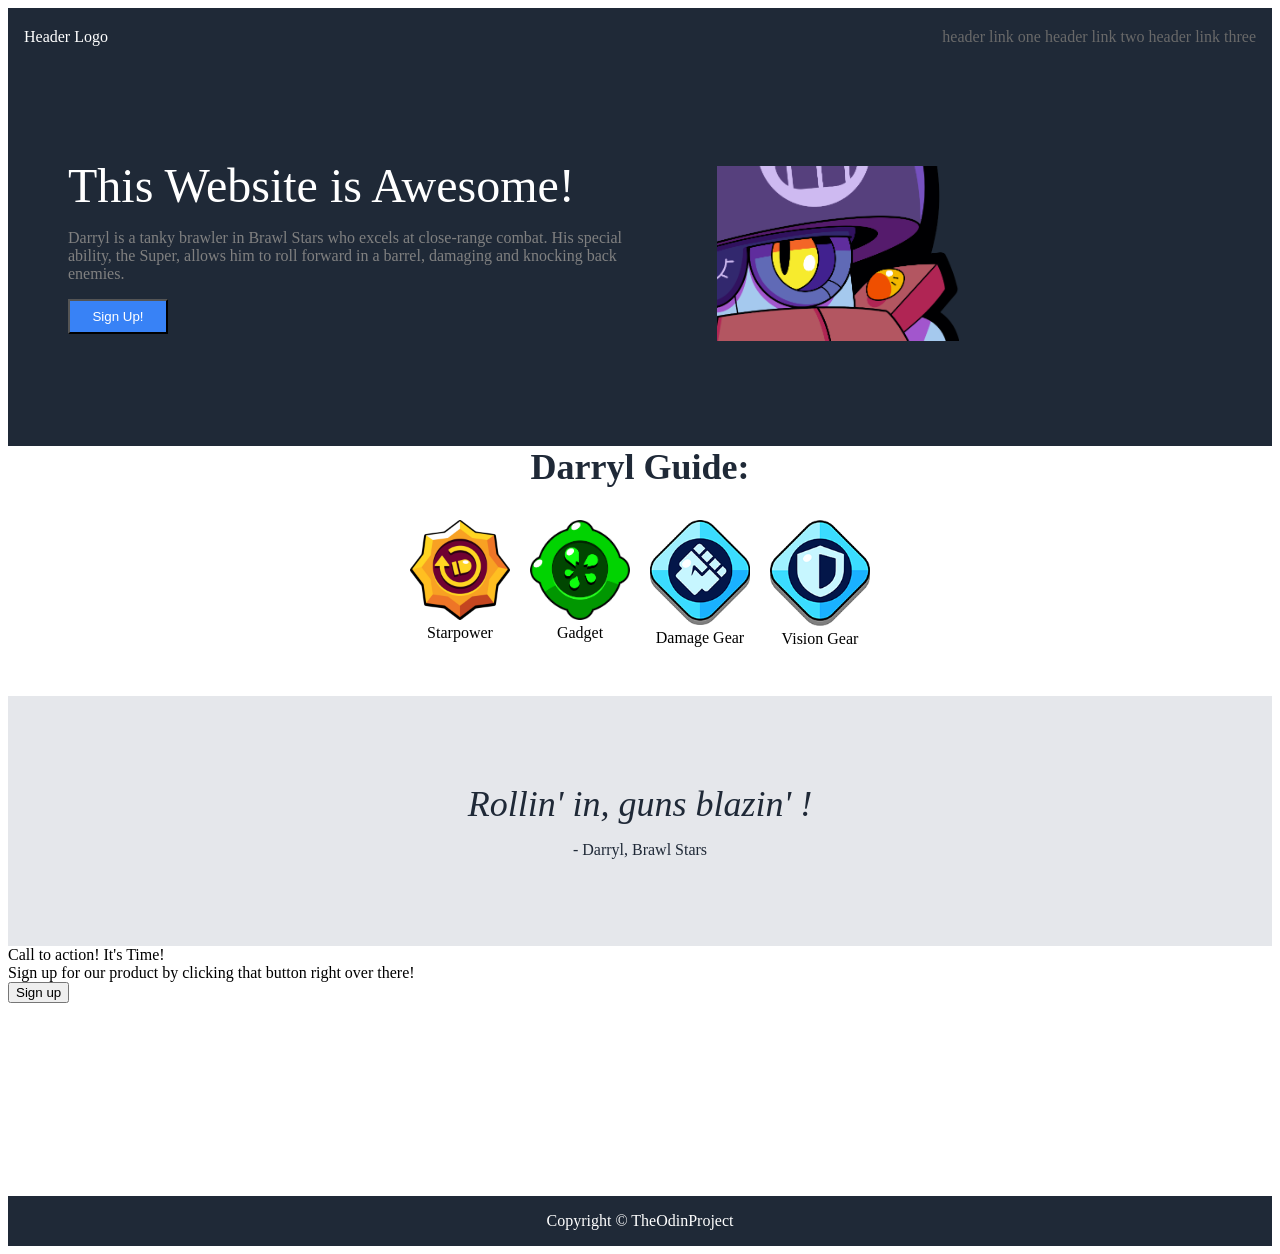
==== index.html @ 9b9f4120 "Guten Tag" ====
<!doctype html>
<html lang="en">
<head>
    <meta charset="UTF-8">
    <meta name="viewport"
          content="width=device-width, user-scalable=no, initial-scale=1.0, maximum-scale=1.0, minimum-scale=1.0">
    <meta http-equiv="X-UA-Compatible" content="ie=edge">
    <title>Abschlussaufgabe</title>
    <link rel="stylesheet" href="styles.css">
</head>
<body>
<div class="header">
    <a class="Headerlogo">Header Logo</a>
    <div class="headerLinksoneToThree">
        <a class="linkone">header link one</a>
        <a class="linktwo">header link two</a>
        <a class="linkthree">header link three</a>
    </div>
</div>
<div class="firstpart">
    <div class="darrylButtonImageHeader">
        <div class="title">This Website is Awesome!</div>
        <p>Darryl is a tanky brawler in Brawl Stars who excels at close-range combat. His special ability, the Super,
            allows him to roll forward in a barrel, damaging and knocking back enemies.</p>
        <button class="signUpButton">Sign Up!</button>
    </div>
    <div class="ImageFlexer">
        <img class="darrylImage" src="images/Brawl_Darryl.png">
    </div>
</div>
<div class="middlepart">
    <h1>Darryl Guide:</h1>
    <div class="flex-container">

        <div class="infos">
            <img src="images/starpower.png">
            <div class="text">Starpower</div>
        </div>
        <div class="infos">
            <img src="images/gadget.png">
            <div class="text">Gadget</div>

        </div>
        <div class="infos">
            <img src="images/gear1.png">
            <div class="text">Damage Gear</div>

        </div>
        <div class="infos">
            <img src="images/gear2.png">
            <div class="text">Vision Gear</div>

        </div>


    </div>


</div>
<div class="Thirdpart">
    <em class="Quote">Rollin' in, guns blazin' !</em>
    <p></p>
    <div class="autor">- Darryl, Brawl Stars</div>


</div>
<div class="fourthpart">
    <div class="flexcontainer">
        <div class="headerfourth">Call to action! It's Time!</div>
        <div class="textfourth">Sign up for our product by clicking that button right over there!</div>
        <button class="buttonfourth">Sign up</button>
    </div>
</div>
<div class="footer">
    <div class="textfooter">Copyright © TheOdinProject</div>
</div>


</body>
</html>
---- styles.css ----
.header {
    display: flex;
    padding: 0 16px;
    background-color: #1F2937;
    justify-content: space-between;
}
.firstpart {

    display: flex;
    background-color: #1F2937;
    height: 400px;
}

.darrylButtonImageHeader {
    flex: 1;
    margin-left: 60px;
    align-content: center;
}
.imageFlexer {
    display: flex;
    flex: 1;
    align-content: center;
    background-color: grey;
}
.darrylImage {

    margin-top: 120px;
    margin-left: 50px;
    width: 40%;
    height: auto;
}
.signUpButton {
    background-color: #3882F6;
    color: white;
    width: 100px;
    height: 35px;
}

.Headerlogo {
    color: white;
    padding-top: 20px;
}
.title {
    color: white;
    font-size: 48px;
}
p {
    color: grey;
    font-size: 16px;
    text-align: left;
}
.headerLinksoneToThree {

    color: dimgray;
    text-align: right;
    justify-content: space-between;
    padding-top: 20px;
    gap: 8px;
}


.middlepart {
    background-color: white;
    height: 250px;
}

.text {
    text-align: center;
    justify-content: center;
}

.info {
    max-width: 200px;
}
h1 {

    font-size: 36px;
    font-weight: 900;
    color: #1F2937;
    text-align: center;
    margin: auto;
    justify-content: center;
}
.flex-container{
    display: flex;
    gap: 20px;
    flex-direction: row;
    margin-top: 32px;
    justify-content: center;
}


.Thirdpart {
    height: 250px;
    font-size: 36px;
    color: #1F2937;
    text-align: center;
    align-content: center;
    background-color: #E5E7EB;
    justify-content: center;

}

.Quote {
    font-size: 36px;
    justify-content: center;
}
.autor {
    font-size: 16px;
}
.fourthpart {
    height: 250px;
    background-color: white;
}
.flexcontainer {


}
img {
    width: 100px;
}

h1 {
    justify-content: center;
}


.footer {
    height: 50px;
    display: flex;
    background-color: #1F2937;
    color: white;
    justify-content: center;

}
.textfooter {
    align-content: center;
}
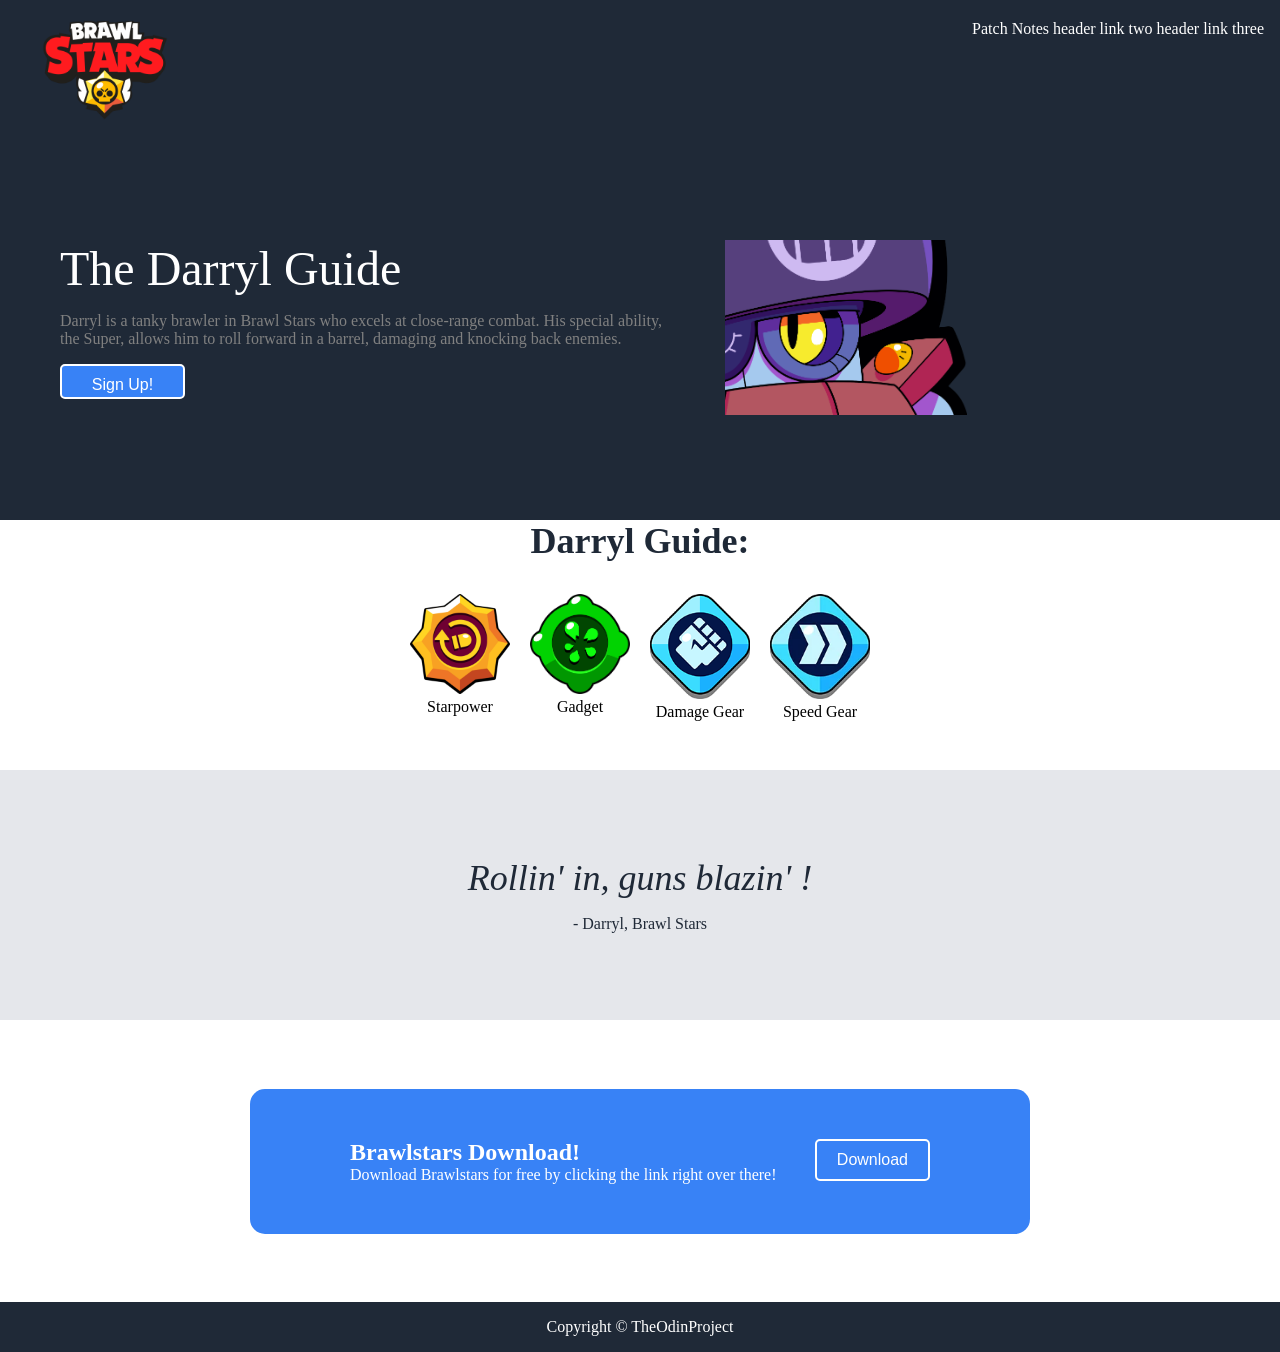
==== commit 46dcc0ed: "links added" ====
--- a/index.html
+++ b/index.html
@@ -10,16 +10,16 @@
 </head>
 <body>
 <div class="header">
-    <a class="Headerlogo">Header Logo</a>
+    <img class="Headerlogo" src="images/logo3.png"></img>
     <div class="headerLinksoneToThree">
-        <a class="linkone">header link one</a>
+        <a class="linkone" href="https://supercell.com/en/games/brawlstars/blog/release-notes/patch-notes-toy-story/" target="_blank">Patch Notes</a>
         <a class="linktwo">header link two</a>
         <a class="linkthree">header link three</a>
     </div>
 </div>
 <div class="firstpart">
     <div class="darrylButtonImageHeader">
-        <div class="title">This Website is Awesome!</div>
+        <div class="title">The Darryl Guide</div>
         <p>Darryl is a tanky brawler in Brawl Stars who excels at close-range combat. His special ability, the Super,
             allows him to roll forward in a barrel, damaging and knocking back enemies.</p>
         <button class="signUpButton">Sign Up!</button>
@@ -47,8 +47,8 @@
 
         </div>
         <div class="infos">
-            <img src="images/gear2.png">
-            <div class="text">Vision Gear</div>
+            <img src="images/gear3.webp">
+            <div class="text">Speed Gear</div>
 
         </div>
 
@@ -66,9 +66,11 @@
 </div>
 <div class="fourthpart">
     <div class="flexcontainer">
-        <div class="headerfourth">Call to action! It's Time!</div>
-        <div class="textfourth">Sign up for our product by clicking that button right over there!</div>
-        <button class="buttonfourth">Sign up</button>
+        <div class="firstGroup">
+            <div class="headerfourth">Brawlstars Download!</div>
+            <div class="textfourth">Download Brawlstars for free by clicking the link right over there!</div>
+        </div>
+        <a href="https://apps.apple.com/de/app/brawl-stars/id1229016807" target="_blank"><button class="buttonfourth" src="">Download</button></a>
     </div>
 </div>
 <div class="footer">
--- a/styles.css
+++ b/styles.css
@@ -9,6 +9,9 @@
     display: flex;
     background-color: #1F2937;
     height: 400px;
+}
+body {
+    margin: 0;
 }
 
 .darrylButtonImageHeader {
@@ -31,14 +34,17 @@
 }
 .signUpButton {
     background-color: #3882F6;
+    align-items: center;
     color: white;
-    width: 100px;
+    width: 125px;
     height: 35px;
 }
 
 .Headerlogo {
     color: white;
     padding-top: 20px;
+    height: 100px;
+    width: auto;
 }
 .title {
     color: white;
@@ -48,6 +54,10 @@
     color: grey;
     font-size: 16px;
     text-align: left;
+}
+a {
+    color: white;
+    text-decoration: none;
 }
 .headerLinksoneToThree {
 
@@ -111,10 +121,38 @@
 .fourthpart {
     height: 250px;
     background-color: white;
+    padding: 16px 250px;
+    align-content: center;
+    justify-content: center;
+
 }
 .flexcontainer {
-
-
+    display: flex;
+    align-content: center;
+    justify-content: space-between;
+    align-self: center;
+    border-radius: 15px;
+    padding: 50px 100px;
+    background-color: #3882F6;
+}
+.firstGroup {
+    justify-content: space-between;
+    color: white;
+}
+.headerfourth {
+    justify-content: space-between;
+    font-weight: 900;
+    font-size: 24px;
+}
+button {
+    background-color: #3882F6;
+    border: 2px solid white;
+    color: white;
+    border-radius: 5px;
+    padding: 10px 20px;
+    font-size: 16px;
+    cursor: pointer;
+    transition: background-color 0.3s ease;
 }
 img {
     width: 100px;
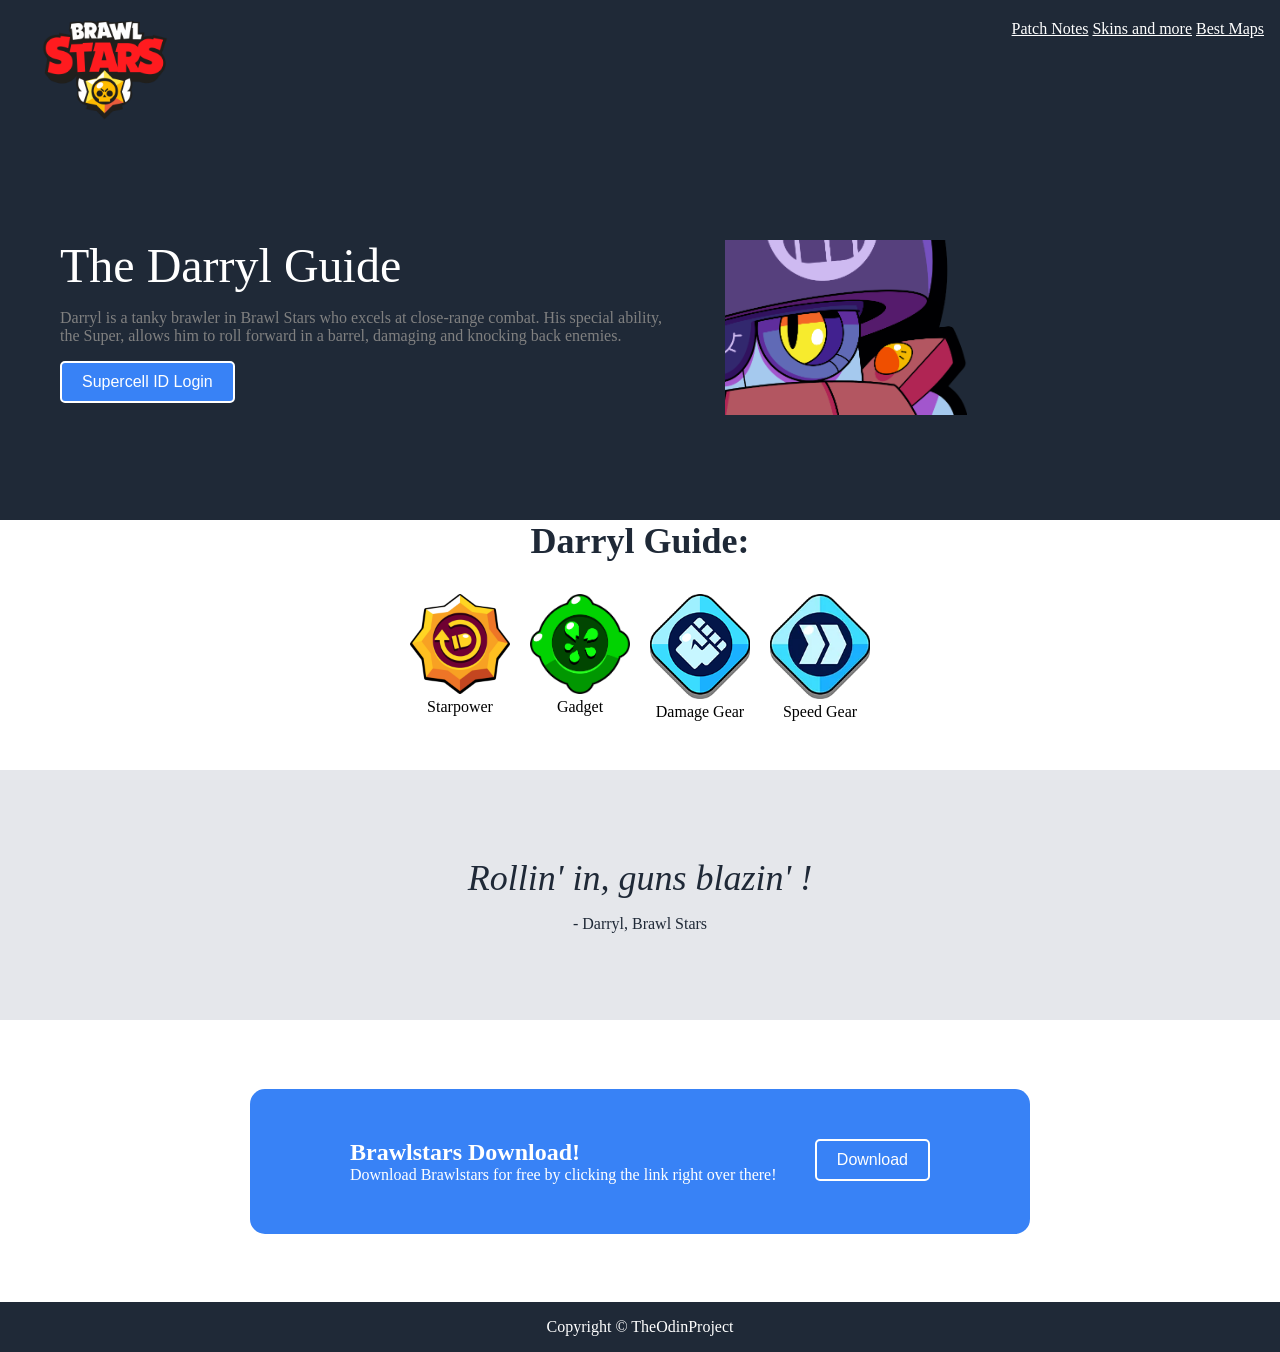
==== commit 93f9e633: "Verschoenert" ====
--- a/index.html
+++ b/index.html
@@ -13,8 +13,8 @@
     <img class="Headerlogo" src="images/logo3.png"></img>
     <div class="headerLinksoneToThree">
         <a class="linkone" href="https://supercell.com/en/games/brawlstars/blog/release-notes/patch-notes-toy-story/" target="_blank">Patch Notes</a>
-        <a class="linktwo">header link two</a>
-        <a class="linkthree">header link three</a>
+        <a class="linktwo" href="https://brawlstars.fandom.com/wiki/Darryl" target="_blank">Skins and more</a>
+        <a class="linkthree" href="https://brawltime.ninja/tier-list/brawler/darryl#modes" target="_blank">Best Maps</a>
     </div>
 </div>
 <div class="firstpart">
@@ -22,7 +22,7 @@
         <div class="title">The Darryl Guide</div>
         <p>Darryl is a tanky brawler in Brawl Stars who excels at close-range combat. His special ability, the Super,
             allows him to roll forward in a barrel, damaging and knocking back enemies.</p>
-        <button class="signUpButton">Sign Up!</button>
+        <a href="https://accounts.supercell.com/login" target="_blank" class="signUpButton"><button>Supercell ID Login</button></a>
     </div>
     <div class="ImageFlexer">
         <img class="darrylImage" src="images/Brawl_Darryl.png">
@@ -52,6 +52,8 @@
 
         </div>
 
+    </div>
+
 
     </div>
 
--- a/styles.css
+++ b/styles.css
@@ -57,7 +57,6 @@
 }
 a {
     color: white;
-    text-decoration: none;
 }
 .headerLinksoneToThree {
 
@@ -156,6 +155,7 @@
 }
 img {
     width: 100px;
+    height: auto;
 }
 
 h1 {
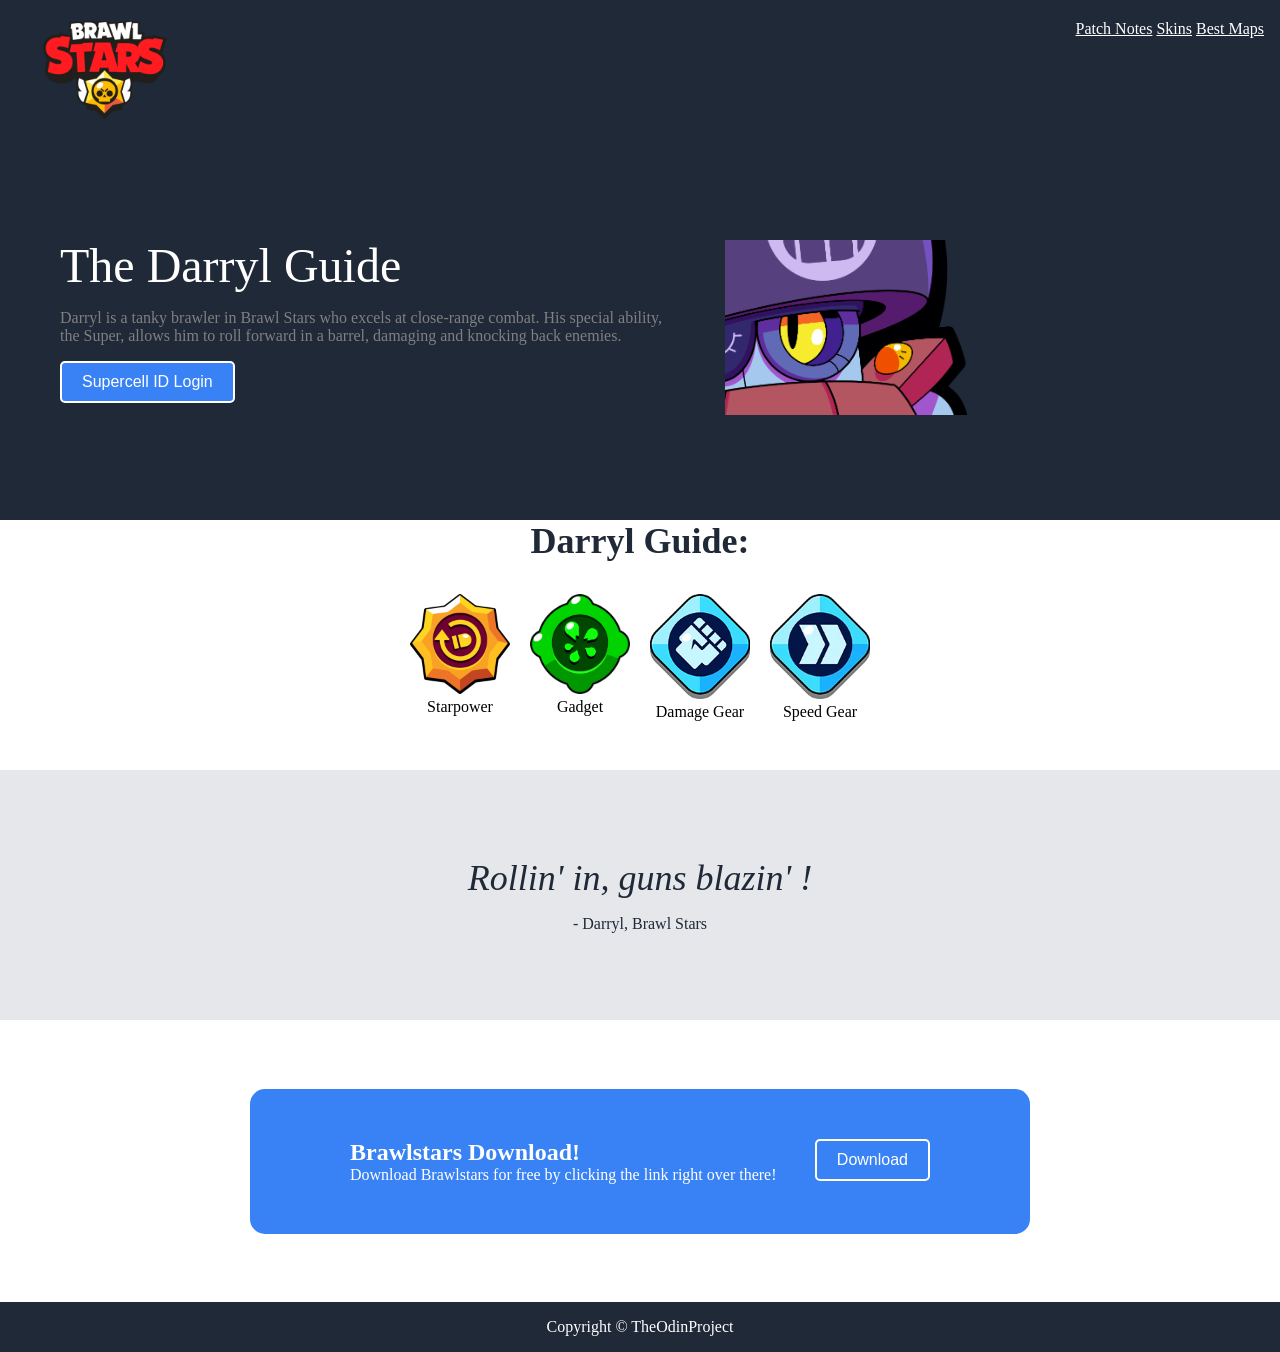
==== commit 5b924a6d: "Skin File added" ====
--- a/index.html
+++ b/index.html
@@ -12,8 +12,9 @@
 <div class="header">
     <img class="Headerlogo" src="images/logo3.png"></img>
     <div class="headerLinksoneToThree">
-        <a class="linkone" href="https://supercell.com/en/games/brawlstars/blog/release-notes/patch-notes-toy-story/" target="_blank">Patch Notes</a>
-        <a class="linktwo" href="https://brawlstars.fandom.com/wiki/Darryl" target="_blank">Skins and more</a>
+        <a class="linkone" href="https://supercell.com/en/games/brawlstars/blog/release-notes/patch-notes-toy-story/"
+           target="_blank">Patch Notes</a>
+        <a class="linktwo" href="index2.html" target="_blank">Skins</a>
         <a class="linkthree" href="https://brawltime.ninja/tier-list/brawler/darryl#modes" target="_blank">Best Maps</a>
     </div>
 </div>
@@ -22,7 +23,9 @@
         <div class="title">The Darryl Guide</div>
         <p>Darryl is a tanky brawler in Brawl Stars who excels at close-range combat. His special ability, the Super,
             allows him to roll forward in a barrel, damaging and knocking back enemies.</p>
-        <a href="https://accounts.supercell.com/login" target="_blank" class="signUpButton"><button>Supercell ID Login</button></a>
+        <a href="https://accounts.supercell.com/login" target="_blank" class="signUpButton">
+            <button>Supercell ID Login</button>
+        </a>
     </div>
     <div class="ImageFlexer">
         <img class="darrylImage" src="images/Brawl_Darryl.png">
@@ -55,7 +58,7 @@
     </div>
 
 
-    </div>
+</div>
 
 
 </div>
@@ -72,7 +75,9 @@
             <div class="headerfourth">Brawlstars Download!</div>
             <div class="textfourth">Download Brawlstars for free by clicking the link right over there!</div>
         </div>
-        <a href="https://apps.apple.com/de/app/brawl-stars/id1229016807" target="_blank"><button class="buttonfourth" src="">Download</button></a>
+        <a href="https://apps.apple.com/de/app/brawl-stars/id1229016807" target="_blank">
+            <button class="buttonfourth" src="">Download</button>
+        </a>
     </div>
 </div>
 <div class="footer">
--- a/styles.css
+++ b/styles.css
@@ -3,6 +3,7 @@
     padding: 0 16px;
     background-color: #1F2937;
     justify-content: space-between;
+    cursor: pointer;
 }
 .firstpart {
 
@@ -38,6 +39,7 @@
     color: white;
     width: 125px;
     height: 35px;
+    cursor: pointer;
 }
 
 .Headerlogo {
